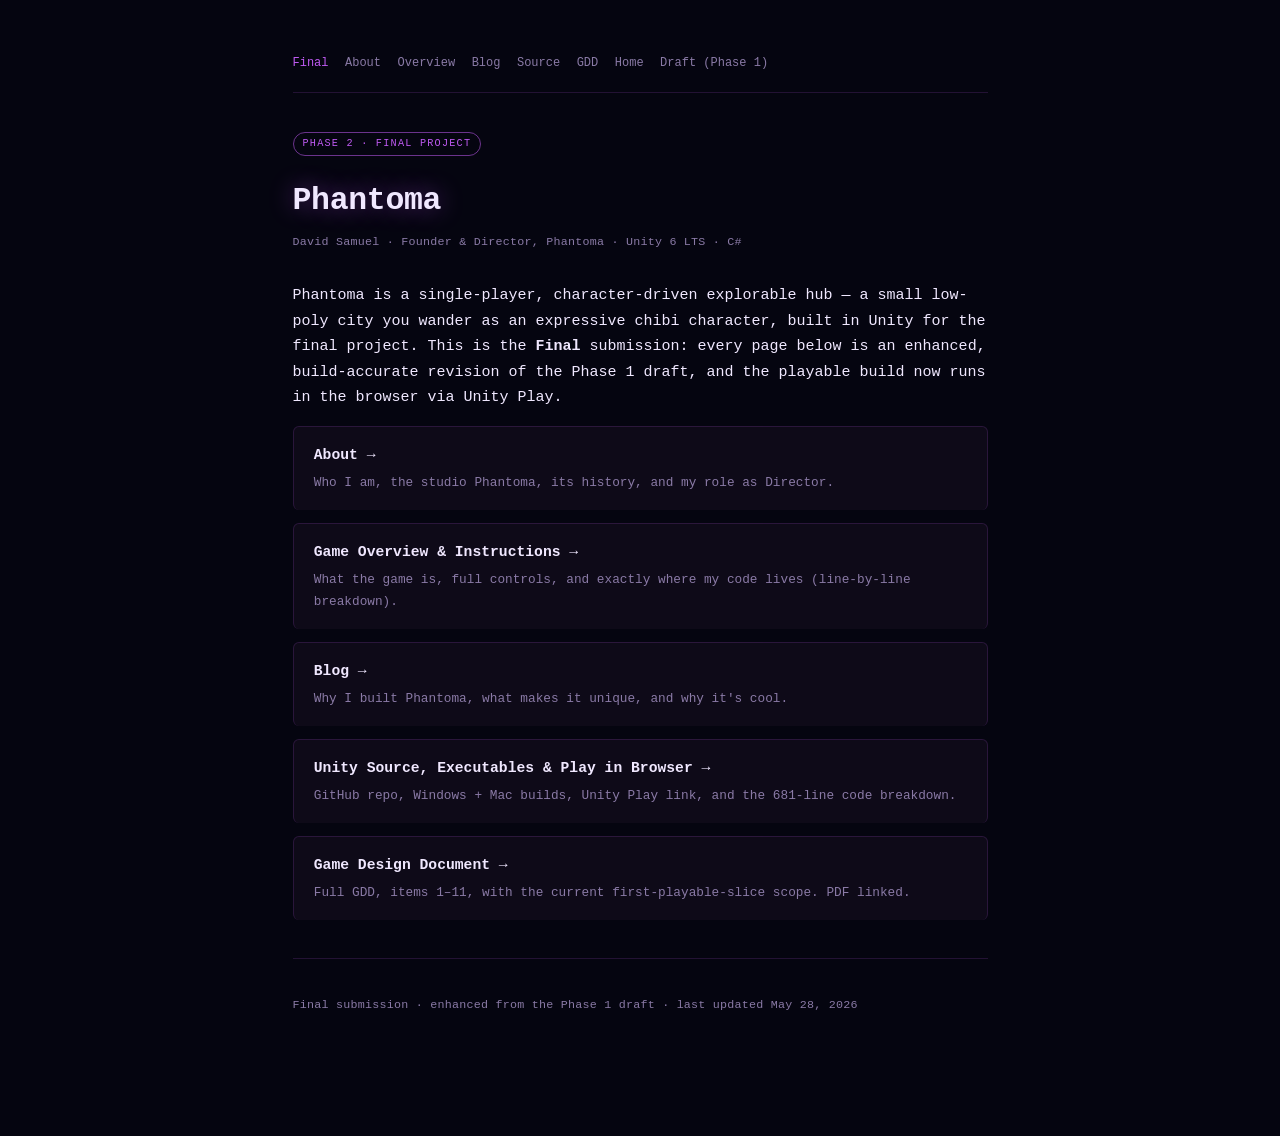
==== phase-2/index.html @ d74a0f6f "csci 260 portfolio — phase 1" ====
<!DOCTYPE html>
<html lang="en"><head><meta charset="UTF-8"><meta name="viewport" content="width=device-width,initial-scale=1">
<meta name="robots" content="noindex,nofollow"><title>Phase 2 Final Project — Phantoma</title>
<link rel="stylesheet" href="_style.css"></head>
<body><div class="wrap">
<nav><a class="here" href="./">Final</a><a href="about/">About</a><a href="overview/">Overview</a><a href="blog/">Blog</a><a href="source/">Source</a><a href="gdd/">GDD</a><a href="../">Home</a><a href="../phase-1/">Draft (Phase 1)</a></nav>
<span class="tag">Phase 2 · Final Project</span>
<h1>Phantoma</h1>
<p class="meta">David Samuel · Founder &amp; Director, Phantoma · Unity 6 LTS · C#</p>
<p>Phantoma is a single-player, character-driven explorable hub — a small low-poly city you wander as an expressive chibi character, built in Unity for the final project. This is the <strong>Final</strong> submission: every page below is an enhanced, build-accurate revision of the Phase&nbsp;1 draft, and the playable build now runs in the browser via Unity Play.</p>
<a class="card" href="about/"><h2>About →</h2><p>Who I am, the studio Phantoma, its history, and my role as Director.</p></a>
<a class="card" href="overview/"><h2>Game Overview &amp; Instructions →</h2><p>What the game is, full controls, and exactly where my code lives (line-by-line breakdown).</p></a>
<a class="card" href="blog/"><h2>Blog →</h2><p>Why I built Phantoma, what makes it unique, and why it's cool.</p></a>
<a class="card" href="source/"><h2>Unity Source, Executables &amp; Play in Browser →</h2><p>GitHub repo, Windows + Mac builds, Unity Play link, and the 681-line code breakdown.</p></a>
<a class="card" href="gdd/"><h2>Game Design Document →</h2><p>Full GDD, items 1–11, with the current first-playable-slice scope. PDF linked.</p></a>
<hr>
<p class="meta">Final submission · enhanced from the Phase&nbsp;1 draft · last updated May&nbsp;28,&nbsp;2026</p>
</div></body></html>
---- phase-2/_style.css ----
:root{
  --bg:#050510;--bg2:#0e0a18;--panel:#120c1f;
  --border:rgba(191,90,242,.16);--border-hi:rgba(191,90,242,.55);
  --text:#f0e8ff;--dim:#8a7aa6;--muted:#5a4f70;--accent:#bf5af2;--accent2:#5ac8fa
}
*{box-sizing:border-box;margin:0;padding:0}
html,body{background:var(--bg);color:var(--text);
  font-family:ui-monospace,"SF Mono",Menlo,monospace;font-size:15px;line-height:1.7;-webkit-font-smoothing:antialiased}
.wrap{max-width:740px;margin:0 auto;padding:3.5rem 1.5rem 6rem}
a{color:var(--accent);text-decoration:none;border-bottom:1px solid transparent;transition:border-color .15s,color .15s}
a:hover{border-bottom-color:var(--accent)}
h1{font-size:2.1rem;font-weight:600;letter-spacing:-.01em;margin-bottom:.4rem;
  text-shadow:0 0 24px rgba(191,90,242,.45)}
h2{font-size:1.18rem;font-weight:600;margin:2.2rem 0 .75rem;color:var(--text)}
h3{font-size:.8rem;font-weight:600;text-transform:uppercase;letter-spacing:.1em;color:var(--accent);margin:1.6rem 0 .5rem}
p{margin-bottom:1rem}
ul{margin-bottom:1rem;padding-left:1.25rem}li{margin-bottom:.4rem}
hr{border:none;border-top:1px solid var(--border);margin:2.5rem 0}
nav{display:flex;gap:1.1rem;flex-wrap:wrap;font-size:.8rem;padding-bottom:1.25rem;margin-bottom:2.5rem;border-bottom:1px solid var(--border)}
nav a{color:var(--dim);border-bottom:none}nav a:hover{color:var(--accent)}
nav .here{color:var(--accent)}
.meta{font-size:.78rem;color:var(--dim);margin-bottom:2rem;letter-spacing:.02em}
.tag{display:inline-block;font-size:.68rem;text-transform:uppercase;letter-spacing:.12em;
  color:var(--accent);border:1px solid var(--border-hi);border-radius:999px;padding:.15rem .6rem;margin-bottom:1.2rem}
.card{background:var(--bg2);border:1px solid var(--border);border-radius:6px;padding:1.1rem 1.35rem;margin-bottom:.85rem;display:block;border-bottom:none}
.card:hover{border-color:var(--border-hi);box-shadow:0 0 24px rgba(191,90,242,.12)}
.card h2{margin:0 0 .25rem;font-size:.98rem;color:var(--text)}
.card p{margin:0;font-size:.85rem;color:var(--dim)}
code{background:var(--bg2);border:1px solid var(--border);padding:.1rem .4rem;border-radius:3px;font-size:.85em;color:var(--accent2)}
table{width:100%;border-collapse:collapse;margin:1rem 0;font-size:.85rem}
th,td{text-align:left;padding:.5rem .6rem;border-bottom:1px solid var(--border)}
th{color:var(--accent);font-weight:600;text-transform:uppercase;letter-spacing:.06em;font-size:.72rem}
td.num{color:var(--accent2);text-align:right;font-variant-numeric:tabular-nums}
.note{border-left:2px solid var(--accent);background:var(--bg2);padding:.8rem 1rem;border-radius:0 4px 4px 0;margin:1.2rem 0;font-size:.88rem;color:var(--dim)}
.kbd{display:inline-block;background:var(--panel);border:1px solid var(--border-hi);border-radius:4px;padding:.05rem .45rem;font-size:.8em;color:var(--text)}
@media print{html,body{-webkit-print-color-adjust:exact;print-color-adjust:exact}nav{display:none}.wrap{padding:1rem}}
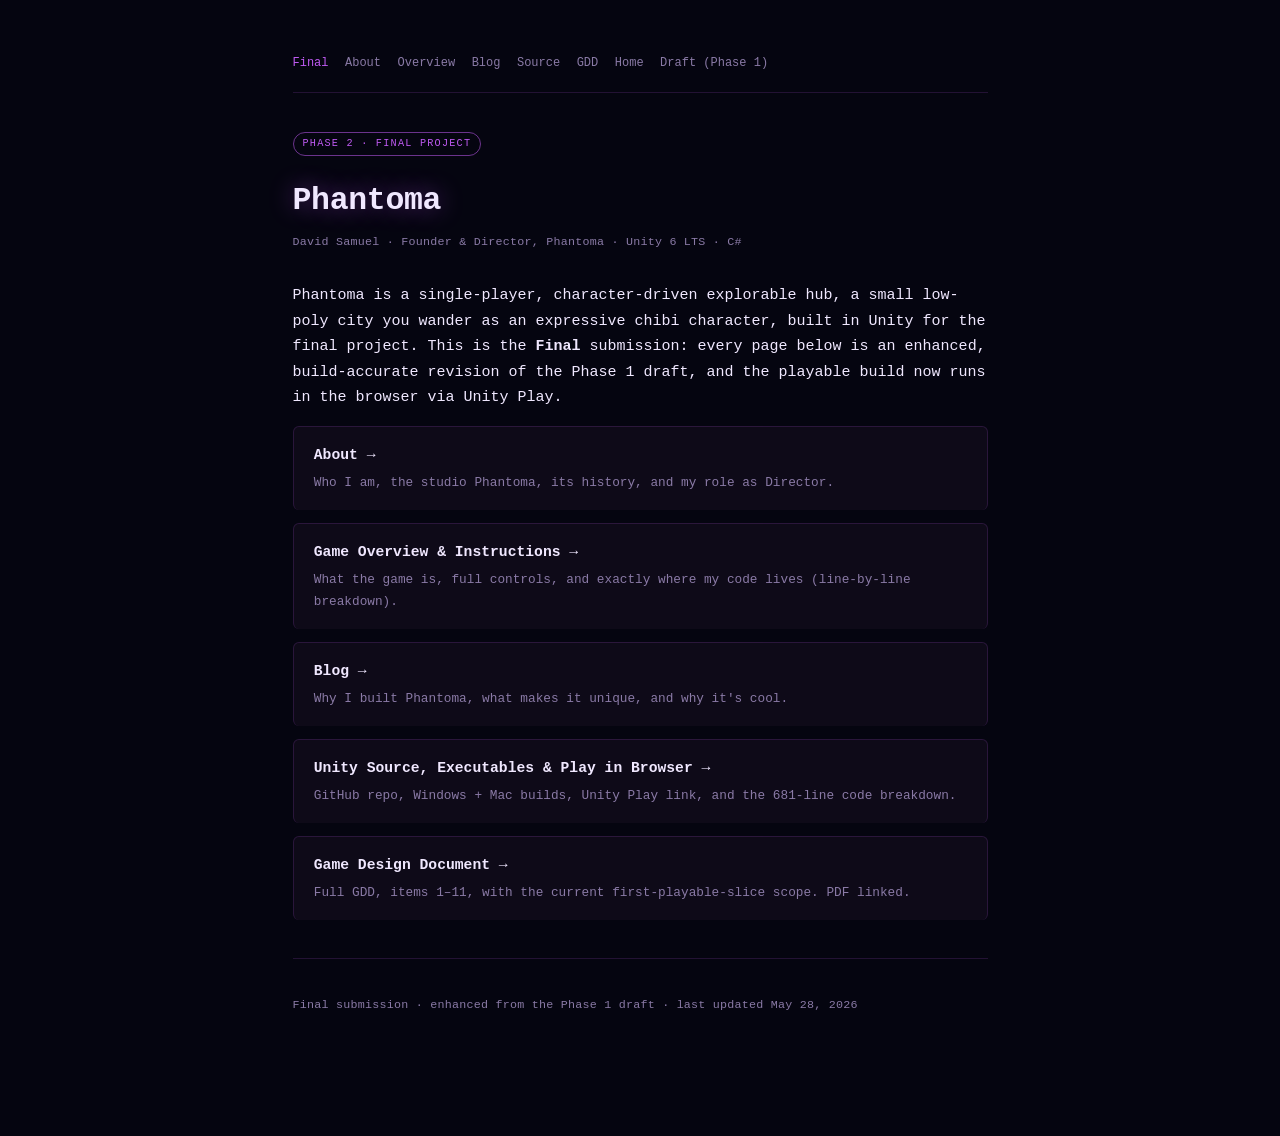
==== commit ba22cba1: "phase-2: replace em dashes with commas across all pages" ====
--- a/phase-2/index.html
+++ b/phase-2/index.html
@@ -1,13 +1,13 @@
 <!DOCTYPE html>
 <html lang="en"><head><meta charset="UTF-8"><meta name="viewport" content="width=device-width,initial-scale=1">
-<meta name="robots" content="noindex,nofollow"><title>Phase 2 Final Project — Phantoma</title>
+<meta name="robots" content="noindex,nofollow"><title>Phase 2 Final Project, Phantoma</title>
 <link rel="stylesheet" href="_style.css"></head>
 <body><div class="wrap">
 <nav><a class="here" href="./">Final</a><a href="about/">About</a><a href="overview/">Overview</a><a href="blog/">Blog</a><a href="source/">Source</a><a href="gdd/">GDD</a><a href="../">Home</a><a href="../phase-1/">Draft (Phase 1)</a></nav>
 <span class="tag">Phase 2 · Final Project</span>
 <h1>Phantoma</h1>
 <p class="meta">David Samuel · Founder &amp; Director, Phantoma · Unity 6 LTS · C#</p>
-<p>Phantoma is a single-player, character-driven explorable hub — a small low-poly city you wander as an expressive chibi character, built in Unity for the final project. This is the <strong>Final</strong> submission: every page below is an enhanced, build-accurate revision of the Phase&nbsp;1 draft, and the playable build now runs in the browser via Unity Play.</p>
+<p>Phantoma is a single-player, character-driven explorable hub, a small low-poly city you wander as an expressive chibi character, built in Unity for the final project. This is the <strong>Final</strong> submission: every page below is an enhanced, build-accurate revision of the Phase&nbsp;1 draft, and the playable build now runs in the browser via Unity Play.</p>
 <a class="card" href="about/"><h2>About →</h2><p>Who I am, the studio Phantoma, its history, and my role as Director.</p></a>
 <a class="card" href="overview/"><h2>Game Overview &amp; Instructions →</h2><p>What the game is, full controls, and exactly where my code lives (line-by-line breakdown).</p></a>
 <a class="card" href="blog/"><h2>Blog →</h2><p>Why I built Phantoma, what makes it unique, and why it's cool.</p></a>
